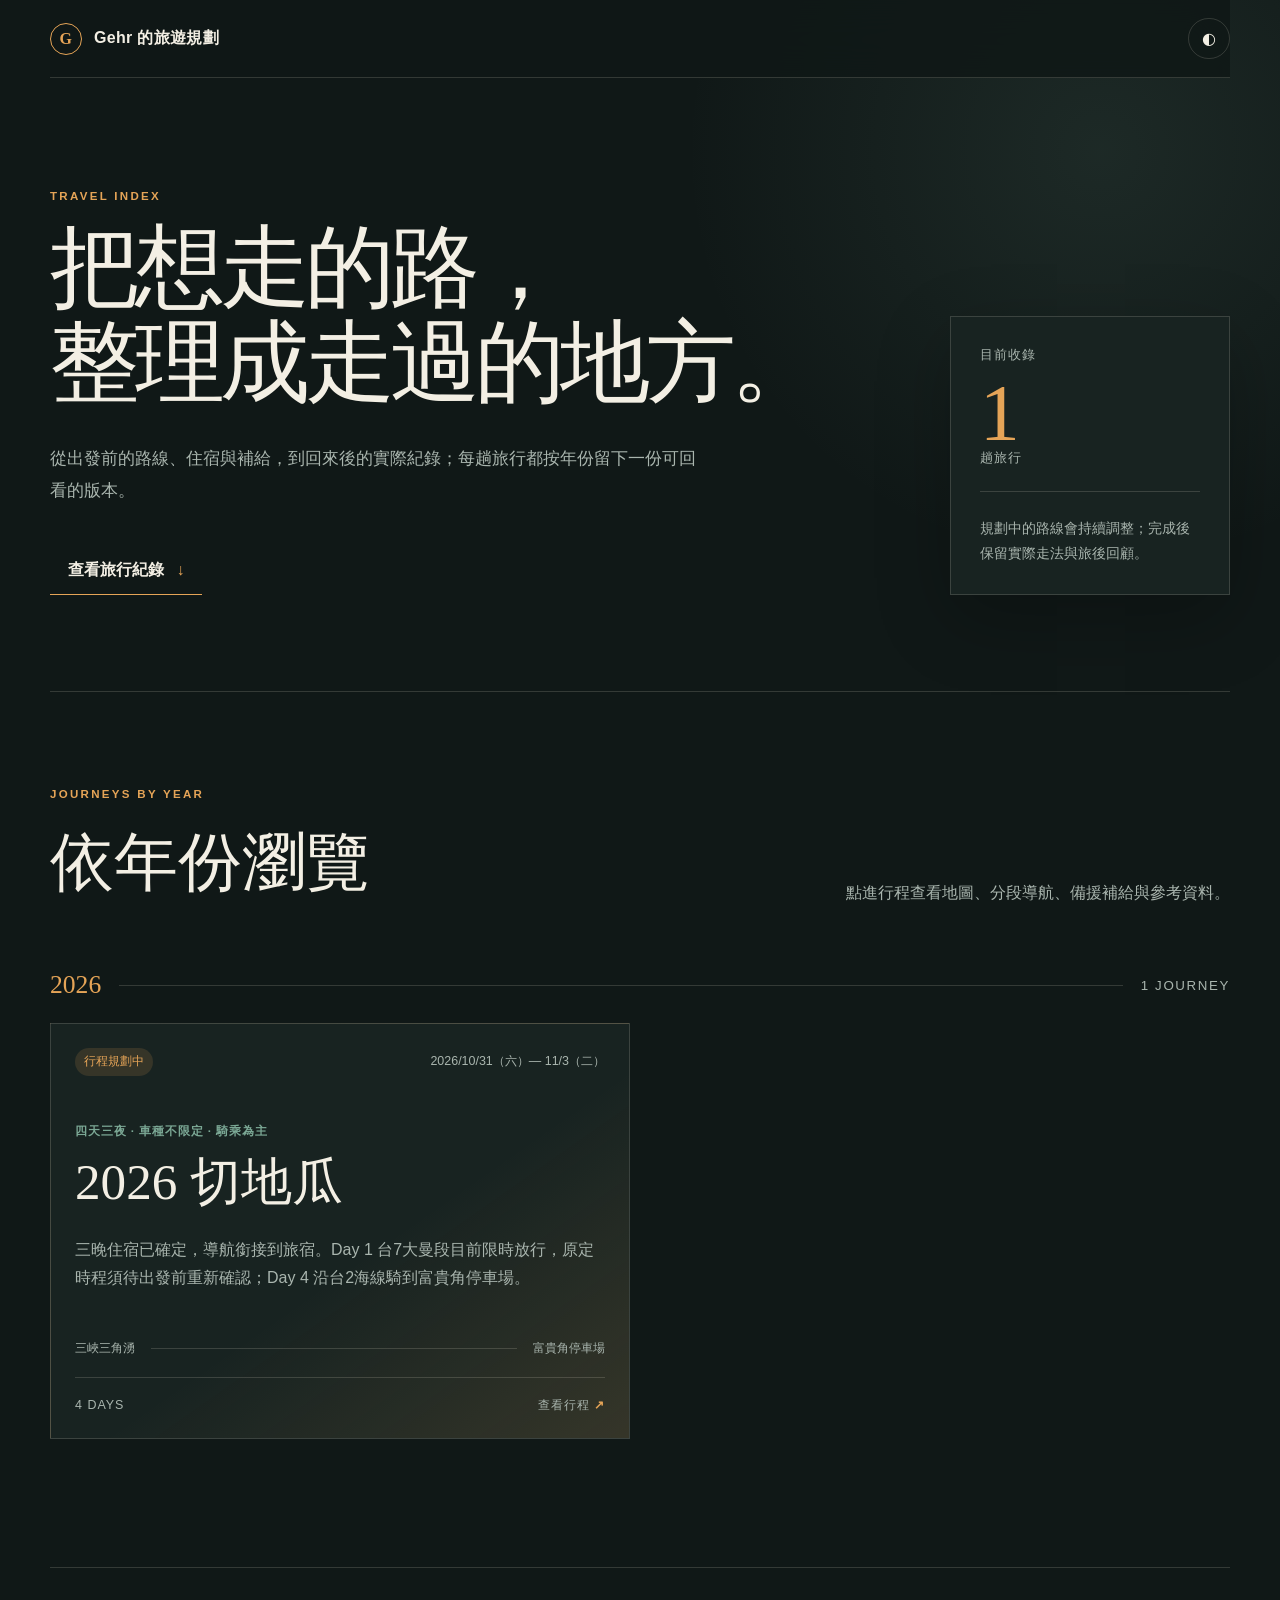
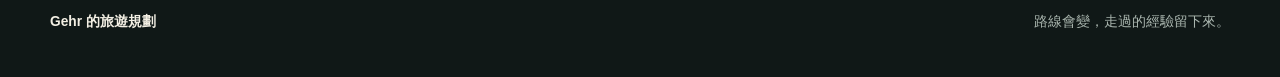
==== index.html @ e85a38f0 "Refresh trip assets after lodging update" ====
<!doctype html>
<html lang="zh-Hant">
  <head>
    <meta charset="utf-8" />
    <meta name="viewport" content="width=device-width, initial-scale=1" />
    <meta name="theme-color" content="#101817" />
    <meta name="description" content="Gehr 的旅遊規劃：依年份整理正在規劃與已完成的旅行。" />
    <title>Gehr 的旅遊規劃</title>
    <link rel="stylesheet" href="assets/home.css" />
  </head>
  <body>
    <a class="skip-link" href="#trips">跳到旅行列表</a>

    <header class="site-header">
      <a class="brand" href="index.html" aria-label="Gehr 的旅遊規劃首頁">
        <span class="brand-mark" aria-hidden="true">G</span>
        <span>Gehr 的旅遊規劃</span>
      </a>
      <button class="theme-toggle" type="button" aria-label="切換明暗模式" title="切換明暗模式">◐</button>
    </header>

    <main>
      <section class="hero" aria-labelledby="hero-title">
        <div class="hero-copy">
          <p class="eyebrow">TRAVEL INDEX</p>
          <h1 id="hero-title">把想走的路，<br />整理成走過的地方。</h1>
          <p class="hero-note">從出發前的路線、住宿與補給，到回來後的實際紀錄；每趟旅行都按年份留下一份可回看的版本。</p>
          <a class="primary-link" href="#trips">查看旅行紀錄 <span aria-hidden="true">↓</span></a>
        </div>
        <aside class="hero-index" aria-label="網站內容摘要">
          <span class="index-label">目前收錄</span>
          <strong id="trip-count">1</strong>
          <span>趟旅行</span>
          <div class="index-rule"></div>
          <p>規劃中的路線會持續調整；完成後保留實際走法與旅後回顧。</p>
        </aside>
      </section>

      <section class="trip-index" id="trips" aria-labelledby="trips-title">
        <div class="section-heading">
          <div>
            <p class="eyebrow">JOURNEYS BY YEAR</p>
            <h2 id="trips-title">依年份瀏覽</h2>
          </div>
          <p>點進行程查看地圖、分段導航、備援補給與參考資料。</p>
        </div>
        <div id="year-groups"></div>
      </section>
    </main>

    <footer class="site-footer">
      <strong>Gehr 的旅遊規劃</strong>
      <span>路線會變，走過的經驗留下來。</span>
    </footer>

    <script src="trips/2026/qiedigua/route-data.js?v=20260929-1"></script>
    <script src="assets/home.js"></script>
  </body>
</html>
---- assets/home.css ----
:root {
  color-scheme: dark;
  --bg: #101817;
  --surface: #182321;
  --surface-2: #1d2a27;
  --text: #f3efe4;
  --muted: #a9b5ae;
  --line: rgba(238, 235, 219, 0.16);
  --accent: #e5a457;
  --accent-soft: rgba(229, 164, 87, 0.14);
  --green: #7ba895;
  --header: rgba(16, 24, 23, 0.86);
  --shadow: 0 24px 70px rgba(0, 0, 0, 0.24);
  font-family: Inter, "Noto Sans TC", "PingFang TC", "Microsoft JhengHei", sans-serif;
}

:root[data-theme="light"] {
  color-scheme: light;
  --bg: #f3f0e7;
  --surface: #fffdf7;
  --surface-2: #e9ece4;
  --text: #16211f;
  --muted: #66726d;
  --line: rgba(22, 33, 31, 0.16);
  --accent: #ae6428;
  --accent-soft: rgba(174, 100, 40, 0.1);
  --green: #477765;
  --header: rgba(243, 240, 231, 0.88);
  --shadow: 0 24px 70px rgba(65, 55, 37, 0.12);
}

* { box-sizing: border-box; }
html { scroll-behavior: smooth; }
body {
  margin: 0;
  min-width: 320px;
  background:
    radial-gradient(circle at 86% 9%, rgba(123, 168, 149, 0.12), transparent 26rem),
    var(--bg);
  color: var(--text);
}
a { color: inherit; }
button { font: inherit; }

.skip-link {
  position: fixed;
  top: -5rem;
  left: 1rem;
  z-index: 100;
  padding: 0.7rem 1rem;
  background: var(--text);
  color: var(--bg);
  border-radius: 0.5rem;
}
.skip-link:focus { top: 1rem; }

.site-header,
main,
.site-footer {
  width: min(1180px, calc(100% - 2.5rem));
  margin-inline: auto;
}

.site-header {
  position: sticky;
  top: 0;
  z-index: 20;
  min-height: 78px;
  display: flex;
  align-items: center;
  justify-content: space-between;
  background: var(--header);
  border-bottom: 1px solid var(--line);
  backdrop-filter: blur(18px);
}

.brand {
  display: inline-flex;
  align-items: center;
  gap: 0.75rem;
  text-decoration: none;
  font-weight: 750;
  letter-spacing: 0.02em;
}

.brand-mark {
  display: grid;
  place-items: center;
  width: 2rem;
  height: 2rem;
  border: 1px solid var(--accent);
  color: var(--accent);
  border-radius: 50%;
  font-family: Georgia, serif;
}

.theme-toggle {
  width: 2.6rem;
  height: 2.6rem;
  border: 1px solid var(--line);
  border-radius: 50%;
  background: transparent;
  color: var(--text);
  cursor: pointer;
}

.hero {
  min-height: 610px;
  display: grid;
  grid-template-columns: minmax(0, 1fr) 280px;
  gap: 7rem;
  align-items: center;
  padding: 7rem 0 6rem;
  border-bottom: 1px solid var(--line);
}

.eyebrow {
  margin: 0 0 1.2rem;
  color: var(--accent);
  font-size: 0.72rem;
  font-weight: 800;
  letter-spacing: 0.2em;
}

.hero h1 {
  max-width: 840px;
  margin: 0;
  font-family: Georgia, "Noto Serif TC", serif;
  font-size: clamp(3.4rem, 7vw, 6.7rem);
  font-weight: 500;
  line-height: 1.06;
  letter-spacing: -0.055em;
}

.hero-note {
  max-width: 660px;
  margin: 2rem 0 2.5rem;
  color: var(--muted);
  font-size: 1.05rem;
  line-height: 1.9;
}

.primary-link {
  display: inline-flex;
  align-items: center;
  gap: 0.8rem;
  min-height: 48px;
  padding: 0.75rem 1.1rem;
  border-bottom: 1px solid var(--accent);
  color: var(--text);
  text-decoration: none;
  font-weight: 750;
}

.primary-link span { color: var(--accent); }

.hero-index {
  align-self: end;
  padding: 1.8rem;
  background: var(--surface);
  border: 1px solid var(--line);
  box-shadow: var(--shadow);
}

.hero-index .index-label,
.hero-index > span:last-of-type {
  display: block;
  color: var(--muted);
  font-size: 0.82rem;
  letter-spacing: 0.08em;
}

.hero-index strong {
  display: block;
  margin: 0.6rem 0 -0.25rem;
  color: var(--accent);
  font-family: Georgia, serif;
  font-size: 5rem;
  font-weight: 400;
  line-height: 1;
}

.index-rule {
  height: 1px;
  margin: 1.5rem 0;
  background: var(--line);
}

.hero-index p {
  margin: 0;
  color: var(--muted);
  font-size: 0.9rem;
  line-height: 1.7;
}

.trip-index { padding: 6rem 0 8rem; }
.section-heading {
  display: flex;
  justify-content: space-between;
  gap: 3rem;
  align-items: end;
  margin-bottom: 4rem;
}
.section-heading h2 {
  margin: 0;
  font-family: Georgia, "Noto Serif TC", serif;
  font-size: clamp(2.3rem, 5vw, 4rem);
  font-weight: 500;
}
.section-heading > p {
  max-width: 410px;
  margin: 0;
  color: var(--muted);
  line-height: 1.7;
}

.year-group + .year-group { margin-top: 5rem; }
.year-label {
  display: flex;
  align-items: center;
  gap: 1.1rem;
  margin-bottom: 1.4rem;
}
.year-label span {
  color: var(--accent);
  font-family: Georgia, serif;
  font-size: 1.6rem;
}
.year-label i { flex: 1; height: 1px; background: var(--line); }
.year-label small { color: var(--muted); letter-spacing: 0.12em; }

.trip-grid {
  display: grid;
  grid-template-columns: repeat(2, minmax(0, 1fr));
  gap: 1.25rem;
}

.trip-card {
  position: relative;
  min-height: 410px;
  display: flex;
  flex-direction: column;
  padding: 1.5rem;
  overflow: hidden;
  background:
    linear-gradient(145deg, transparent 55%, var(--accent-soft)),
    var(--surface);
  border: 1px solid var(--line);
  transition: transform 180ms ease, border-color 180ms ease;
}
.trip-card:hover {
  transform: translateY(-4px);
  border-color: color-mix(in srgb, var(--accent) 55%, transparent);
}
.trip-card-link { position: absolute; inset: 0; z-index: 2; }
.trip-card-topline,
.trip-card-footer,
.trip-card-route {
  display: flex;
  align-items: center;
  justify-content: space-between;
  gap: 1rem;
  color: var(--muted);
  font-size: 0.78rem;
}
.status {
  padding: 0.35rem 0.55rem;
  color: var(--accent);
  background: var(--accent-soft);
  border-radius: 999px;
}
.status.complete { color: var(--green); }
.status.paused { color: var(--muted); }
.trip-card-body { margin: auto 0; padding: 3rem 0; }
.trip-card-body > p:first-child {
  margin: 0 0 0.6rem;
  color: var(--green);
  font-size: 0.72rem;
  font-weight: 750;
  letter-spacing: 0.08em;
}
.trip-card h3 {
  margin: 0;
  font-family: Georgia, "Noto Serif TC", serif;
  font-size: clamp(2.2rem, 4vw, 3.5rem);
  font-weight: 500;
  white-space: nowrap;
}
.trip-summary {
  max-width: 580px;
  margin: 1.2rem 0 0;
  color: var(--muted);
  line-height: 1.75;
}
.trip-card-route { justify-content: flex-start; margin-bottom: 1.2rem; }
.trip-card-route i { flex: 1; height: 1px; background: var(--line); }
.trip-card-footer {
  padding-top: 1.2rem;
  border-top: 1px solid var(--line);
  letter-spacing: 0.08em;
}
.trip-card-footer b { color: var(--accent); }

.site-footer {
  min-height: 110px;
  display: flex;
  align-items: center;
  justify-content: space-between;
  gap: 2rem;
  border-top: 1px solid var(--line);
  color: var(--muted);
  font-size: 0.86rem;
}
.site-footer strong { color: var(--text); }

@media (max-width: 820px) {
  .hero { grid-template-columns: 1fr; gap: 3rem; padding-top: 5rem; }
  .hero-index { align-self: auto; max-width: 360px; }
  .section-heading { display: block; }
  .section-heading > p { margin-top: 1rem; }
  .trip-grid { grid-template-columns: 1fr; }
}

@media (max-width: 560px) {
  .site-header, main, .site-footer { width: min(100% - 1.5rem, 1180px); }
  .brand span:last-child { font-size: 0.9rem; }
  .hero { min-height: auto; padding: 4rem 0; }
  .hero h1 { font-size: clamp(2.8rem, 15vw, 4.1rem); }
  .trip-index { padding: 4rem 0 5rem; }
  .trip-card { min-height: 390px; padding: 1.15rem; }
  .trip-card h3 { font-size: clamp(2rem, 11vw, 2.8rem); }
  .trip-card-topline { align-items: flex-start; }
  .trip-card-topline > span:last-child { text-align: right; }
  .site-footer { align-items: flex-start; flex-direction: column; justify-content: center; gap: 0.35rem; }
}

@media (prefers-reduced-motion: reduce) {
  html { scroll-behavior: auto; }
  *, *::before, *::after { transition: none !important; }
}
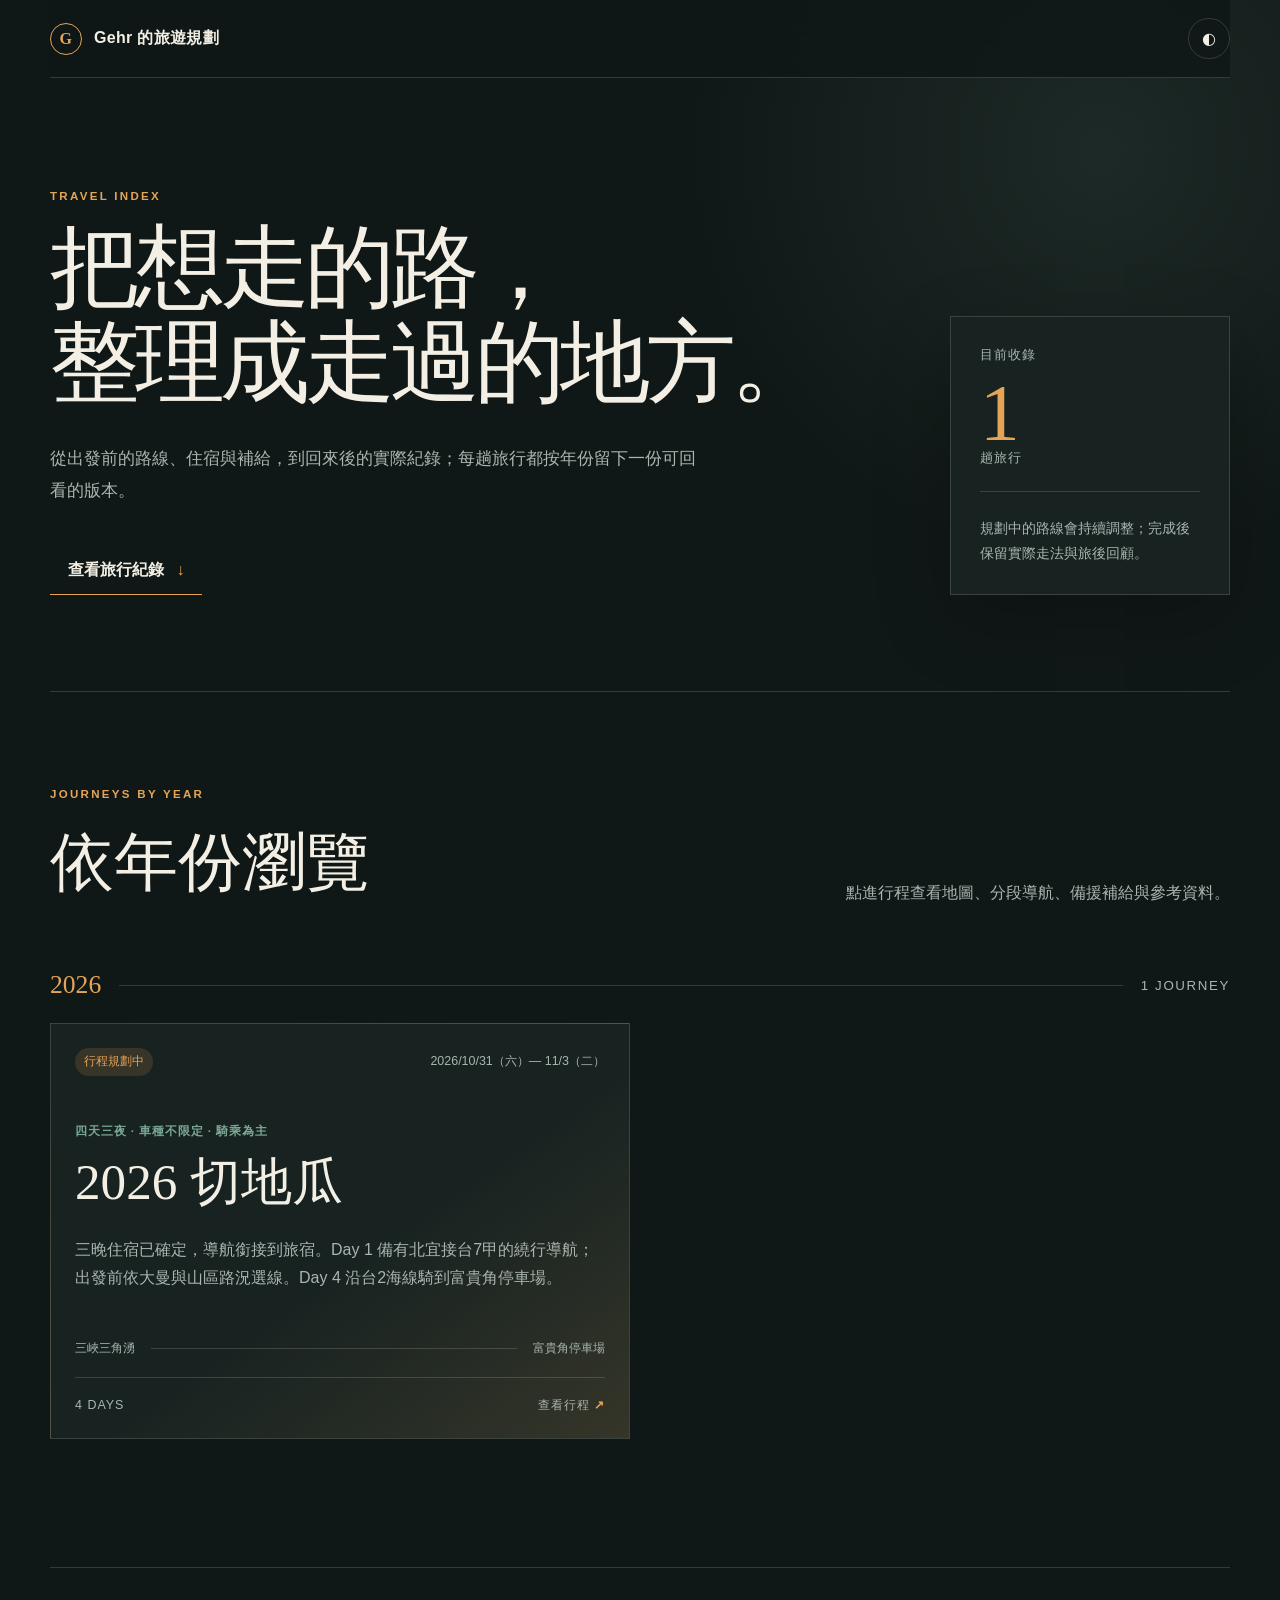
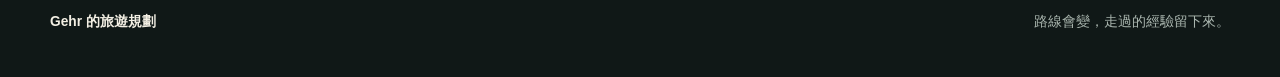
==== commit d20e97bf: "Clarify marathon does not overlap planned route" ====
--- a/index.html
+++ b/index.html
@@ -53,7 +53,7 @@
       <span>路線會變，走過的經驗留下來。</span>
     </footer>
 
-    <script src="trips/2026/qiedigua/route-data.js?v=20260929-1"></script>
+    <script src="trips/2026/qiedigua/route-data.js?v=20261006-2"></script>
     <script src="assets/home.js"></script>
   </body>
 </html>
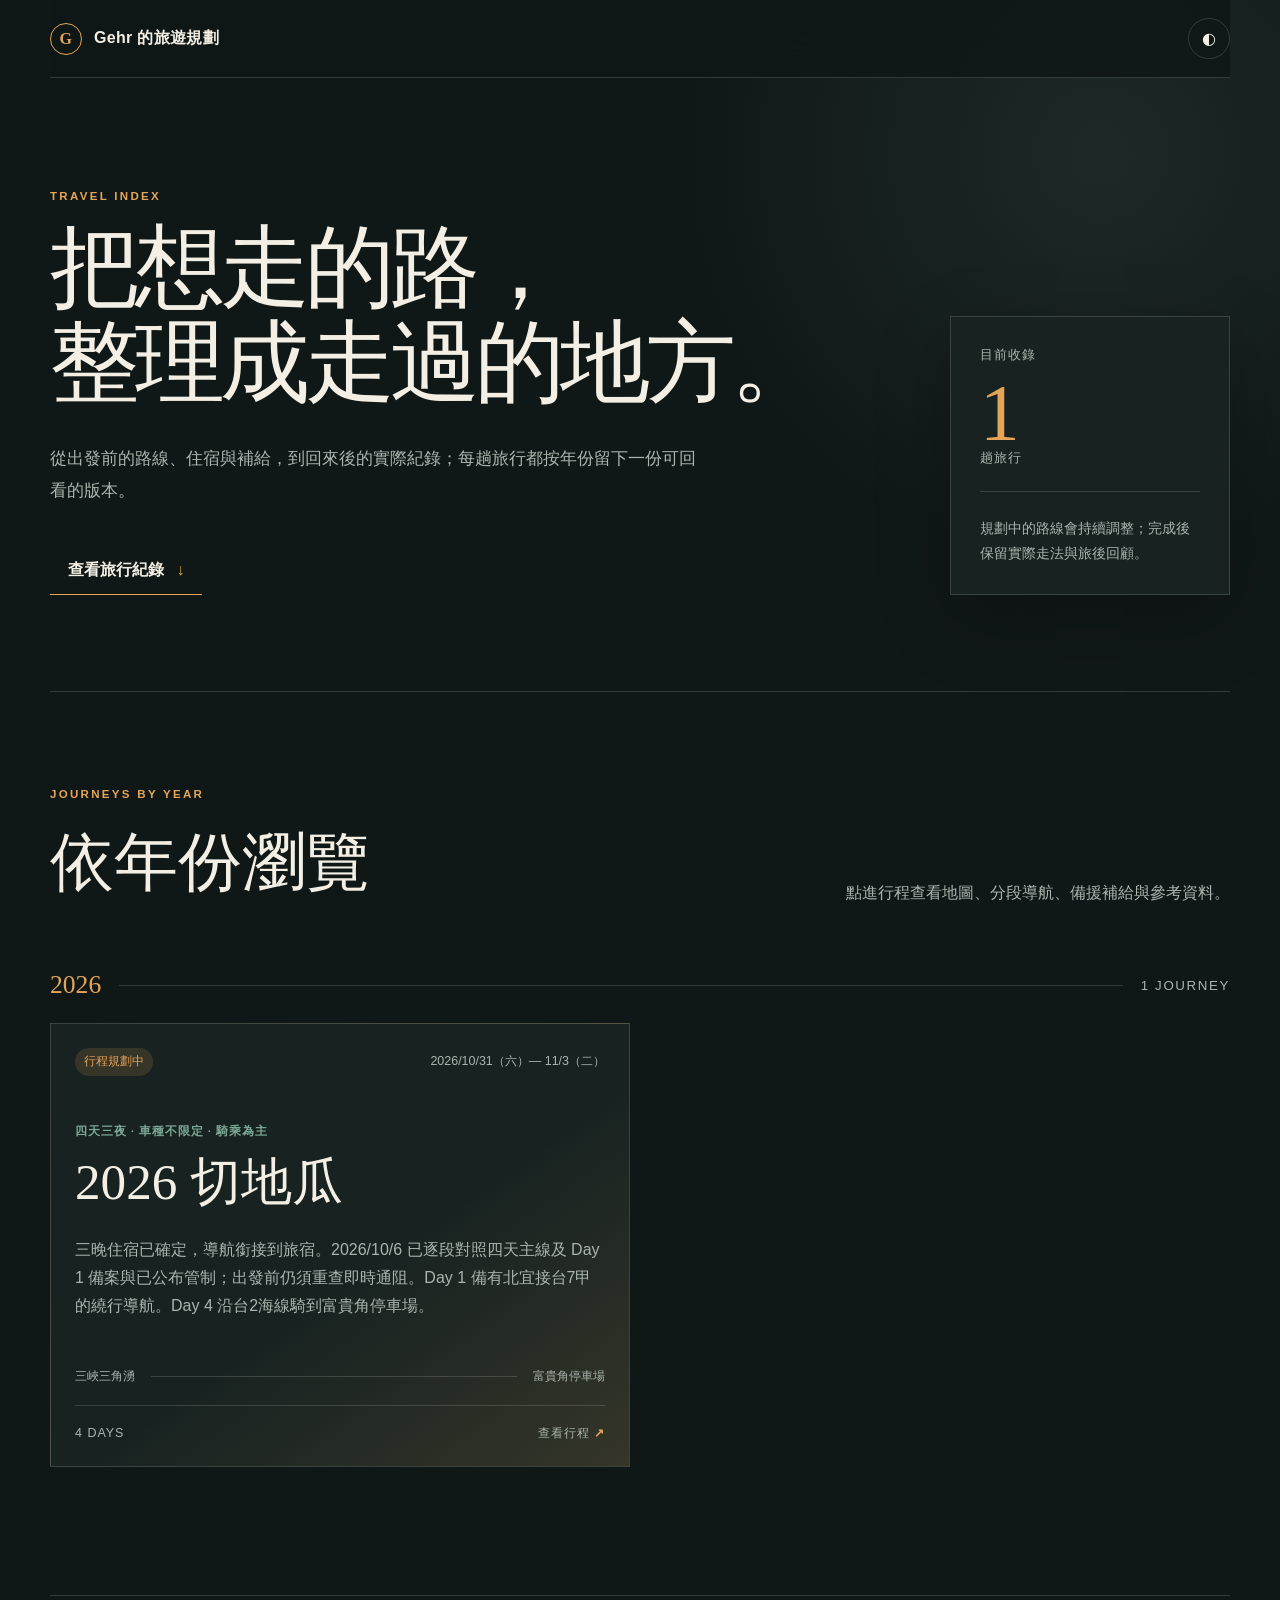
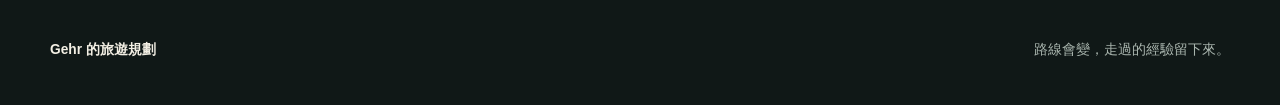
==== commit bcd362cb: "Audit controls on all qiedigua route legs" ====
--- a/index.html
+++ b/index.html
@@ -53,7 +53,7 @@
       <span>路線會變，走過的經驗留下來。</span>
     </footer>
 
-    <script src="trips/2026/qiedigua/route-data.js?v=20261006-2"></script>
+    <script src="trips/2026/qiedigua/route-data.js?v=20261006-3"></script>
     <script src="assets/home.js"></script>
   </body>
 </html>
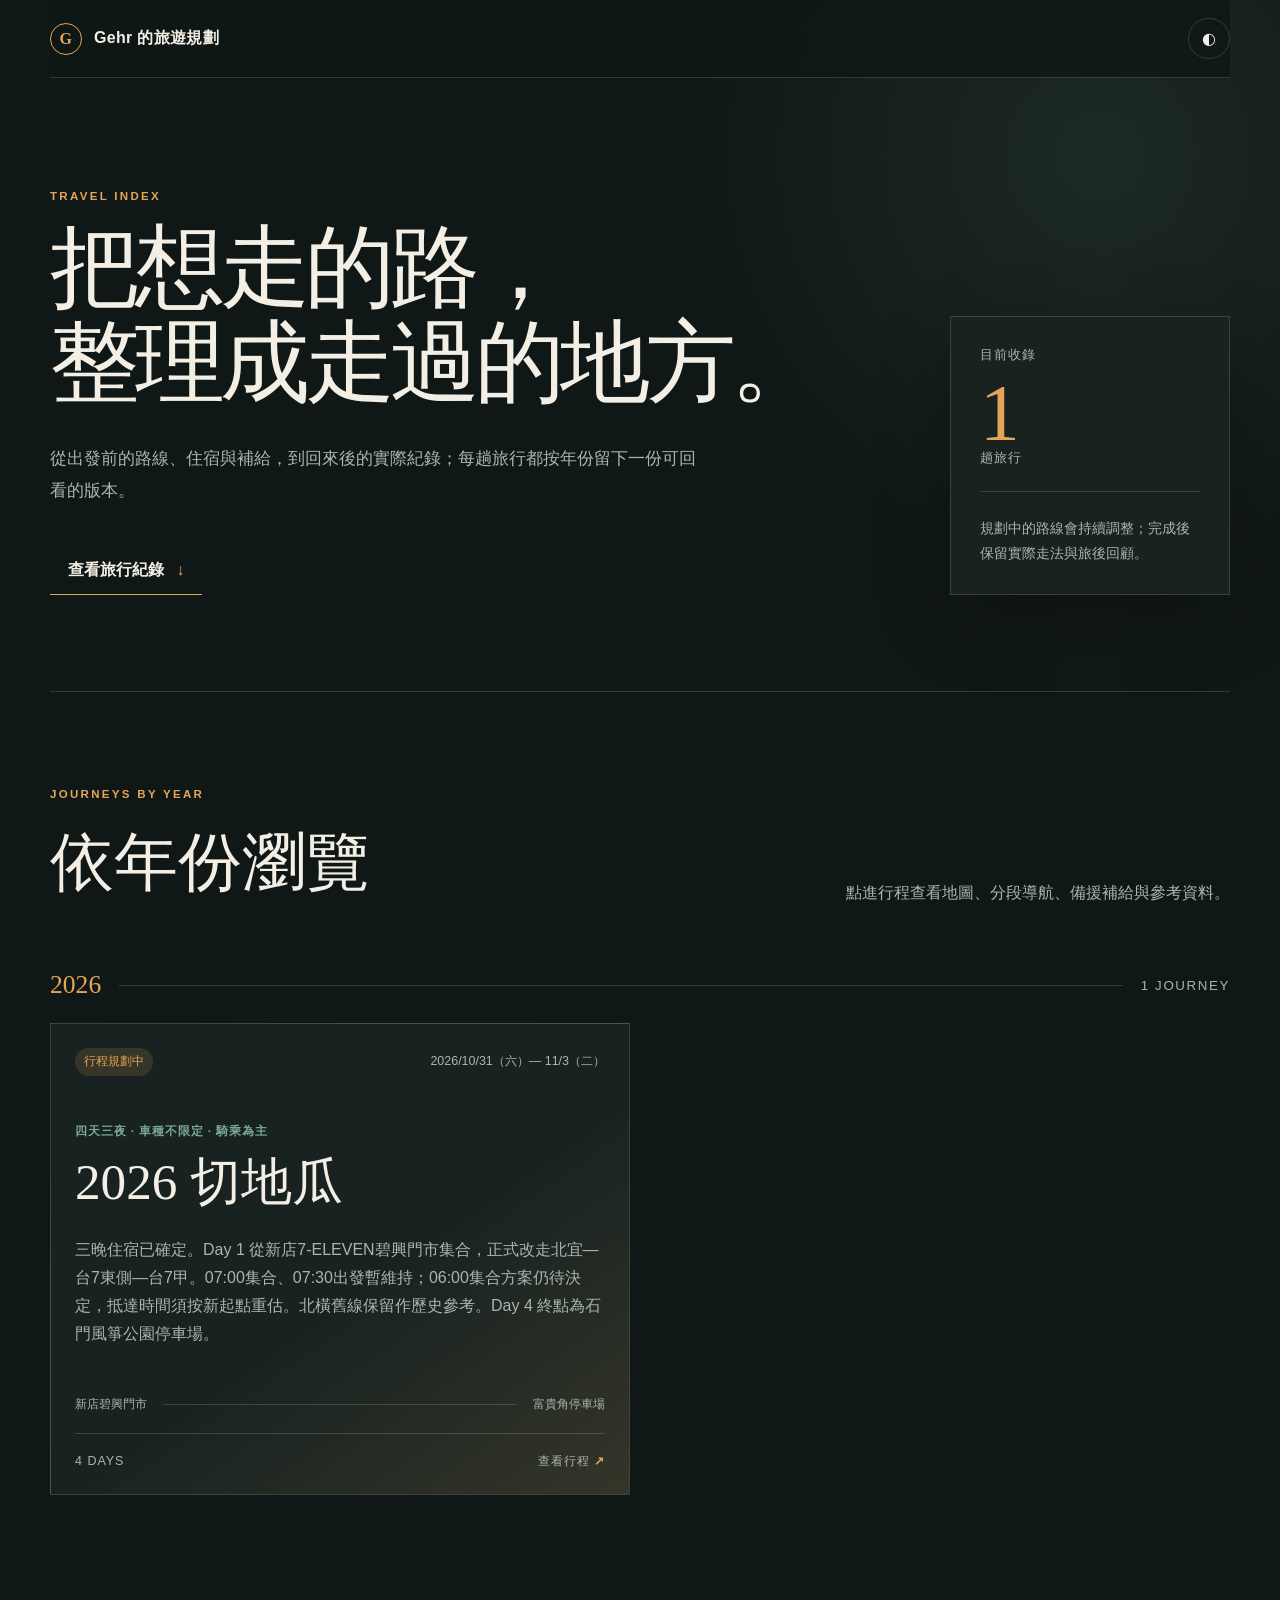
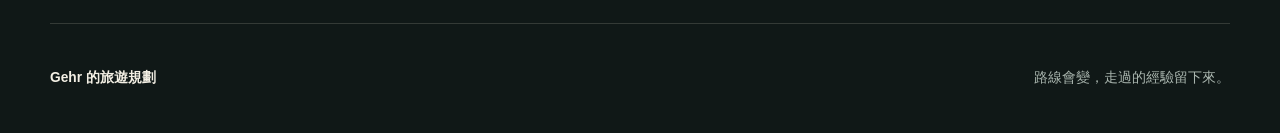
==== commit 842c9c3e: "Use Beiyi Day 1 route and Bixing meeting point" ====
--- a/index.html
+++ b/index.html
@@ -53,7 +53,7 @@
       <span>路線會變，走過的經驗留下來。</span>
     </footer>
 
-    <script src="trips/2026/qiedigua/route-data.js?v=20261006-3"></script>
+    <script src="trips/2026/qiedigua/route-data.js?v=20261027-1"></script>
     <script src="assets/home.js"></script>
   </body>
 </html>
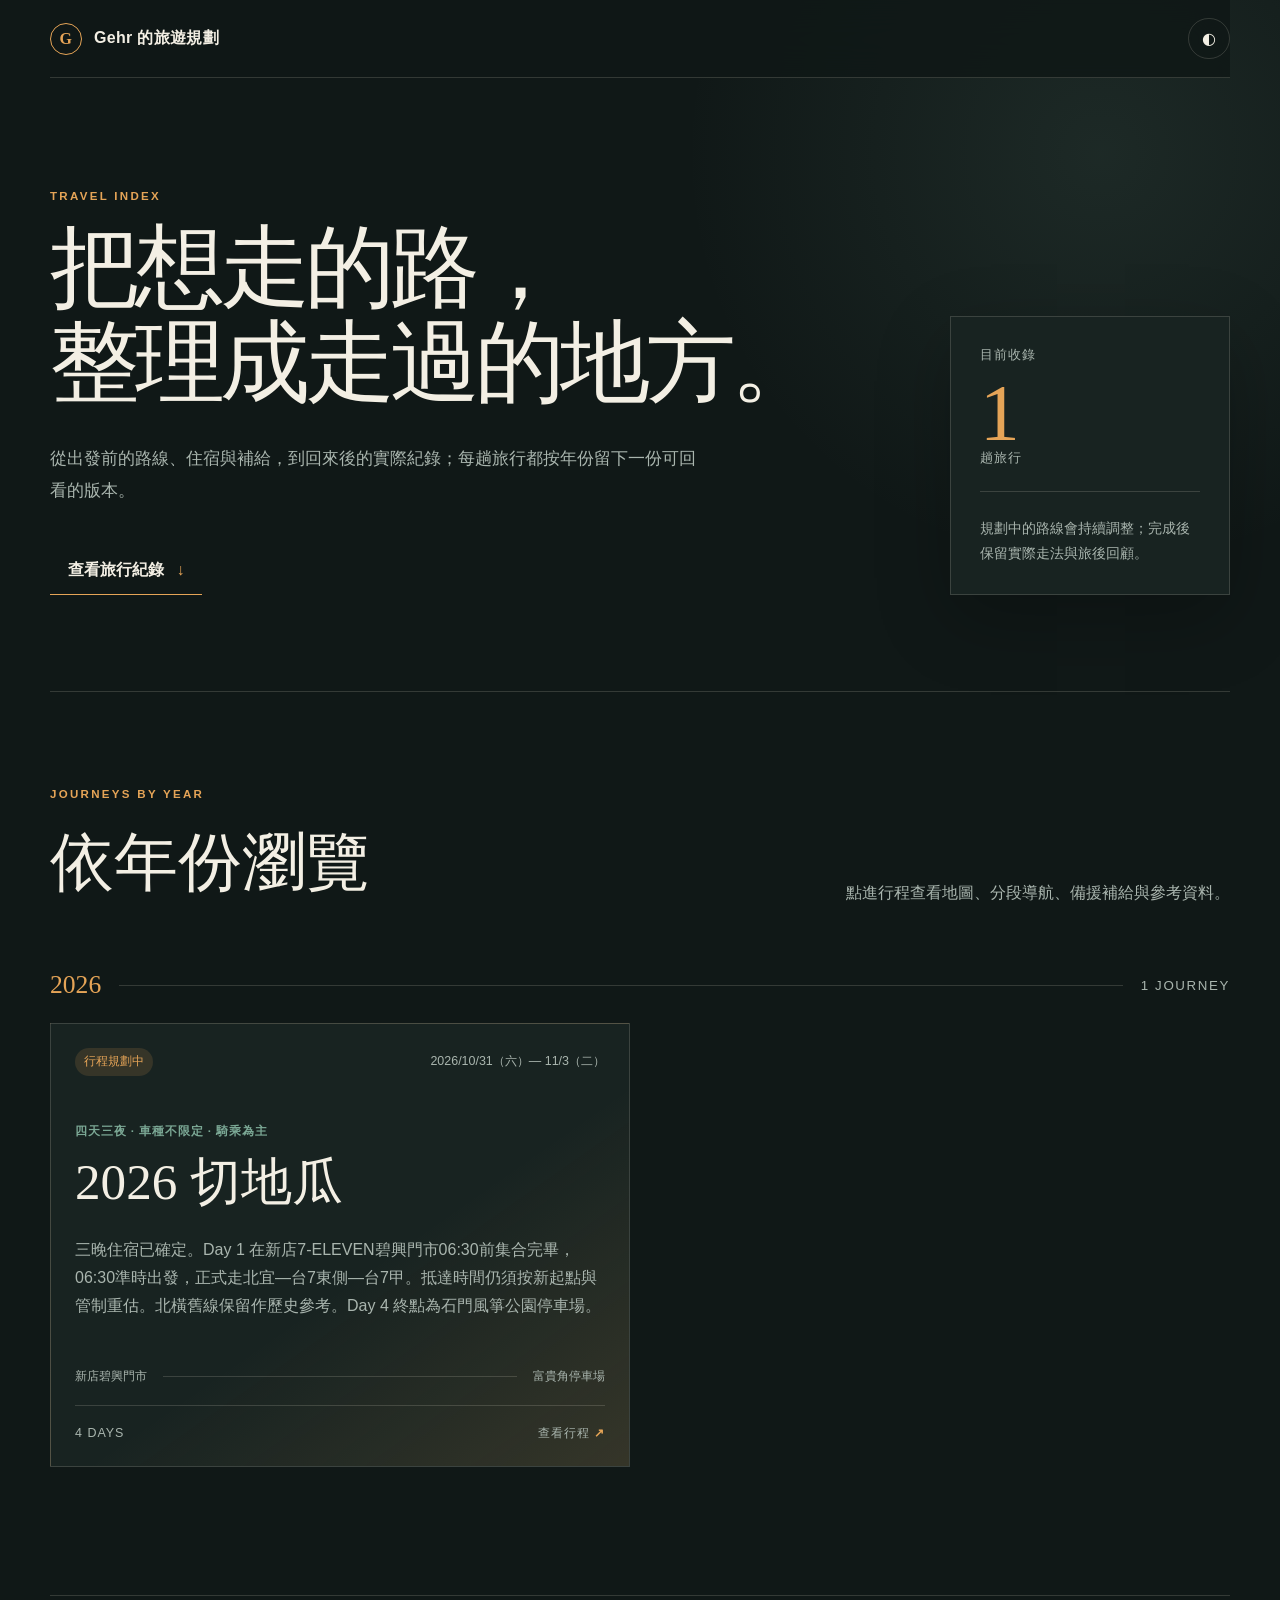
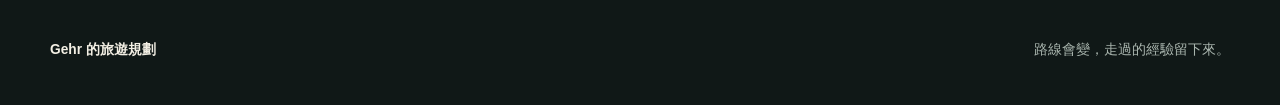
==== commit d3a6d4e8: "Set Day 1 ready-by and departure time to 06:30" ====
--- a/index.html
+++ b/index.html
@@ -53,7 +53,7 @@
       <span>路線會變，走過的經驗留下來。</span>
     </footer>
 
-    <script src="trips/2026/qiedigua/route-data.js?v=20261027-1"></script>
+    <script src="trips/2026/qiedigua/route-data.js?v=20261027-2"></script>
     <script src="assets/home.js"></script>
   </body>
 </html>
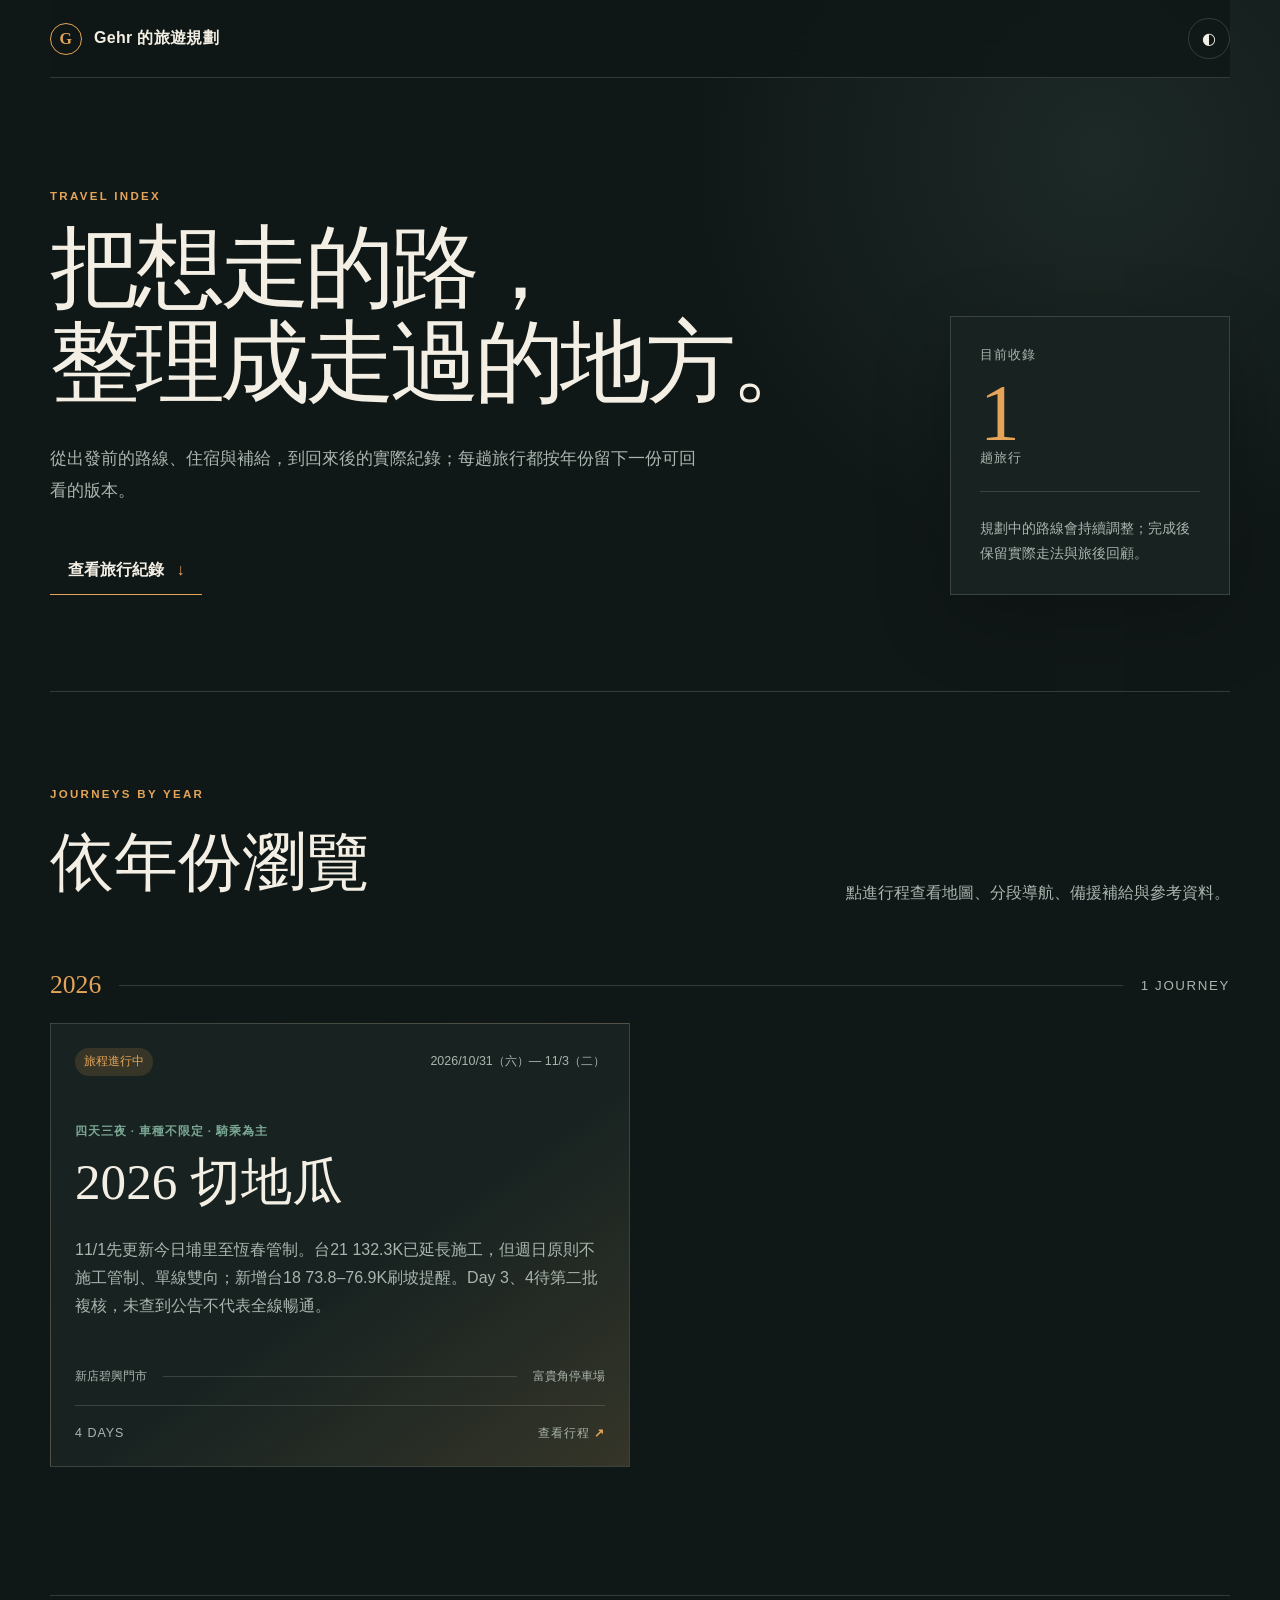
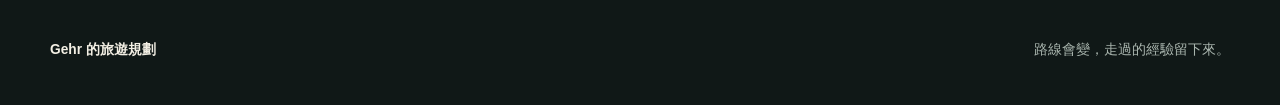
==== commit c0596037: "Publish Nov 1 Day 2 controls and open today map by default" ====
--- a/index.html
+++ b/index.html
@@ -53,7 +53,7 @@
       <span>路線會變，走過的經驗留下來。</span>
     </footer>
 
-    <script src="trips/2026/qiedigua/route-data.js?v=20261027-2"></script>
+    <script src="trips/2026/qiedigua/route-data.js?v=20261101-today-1"></script>
     <script src="assets/home.js"></script>
   </body>
 </html>
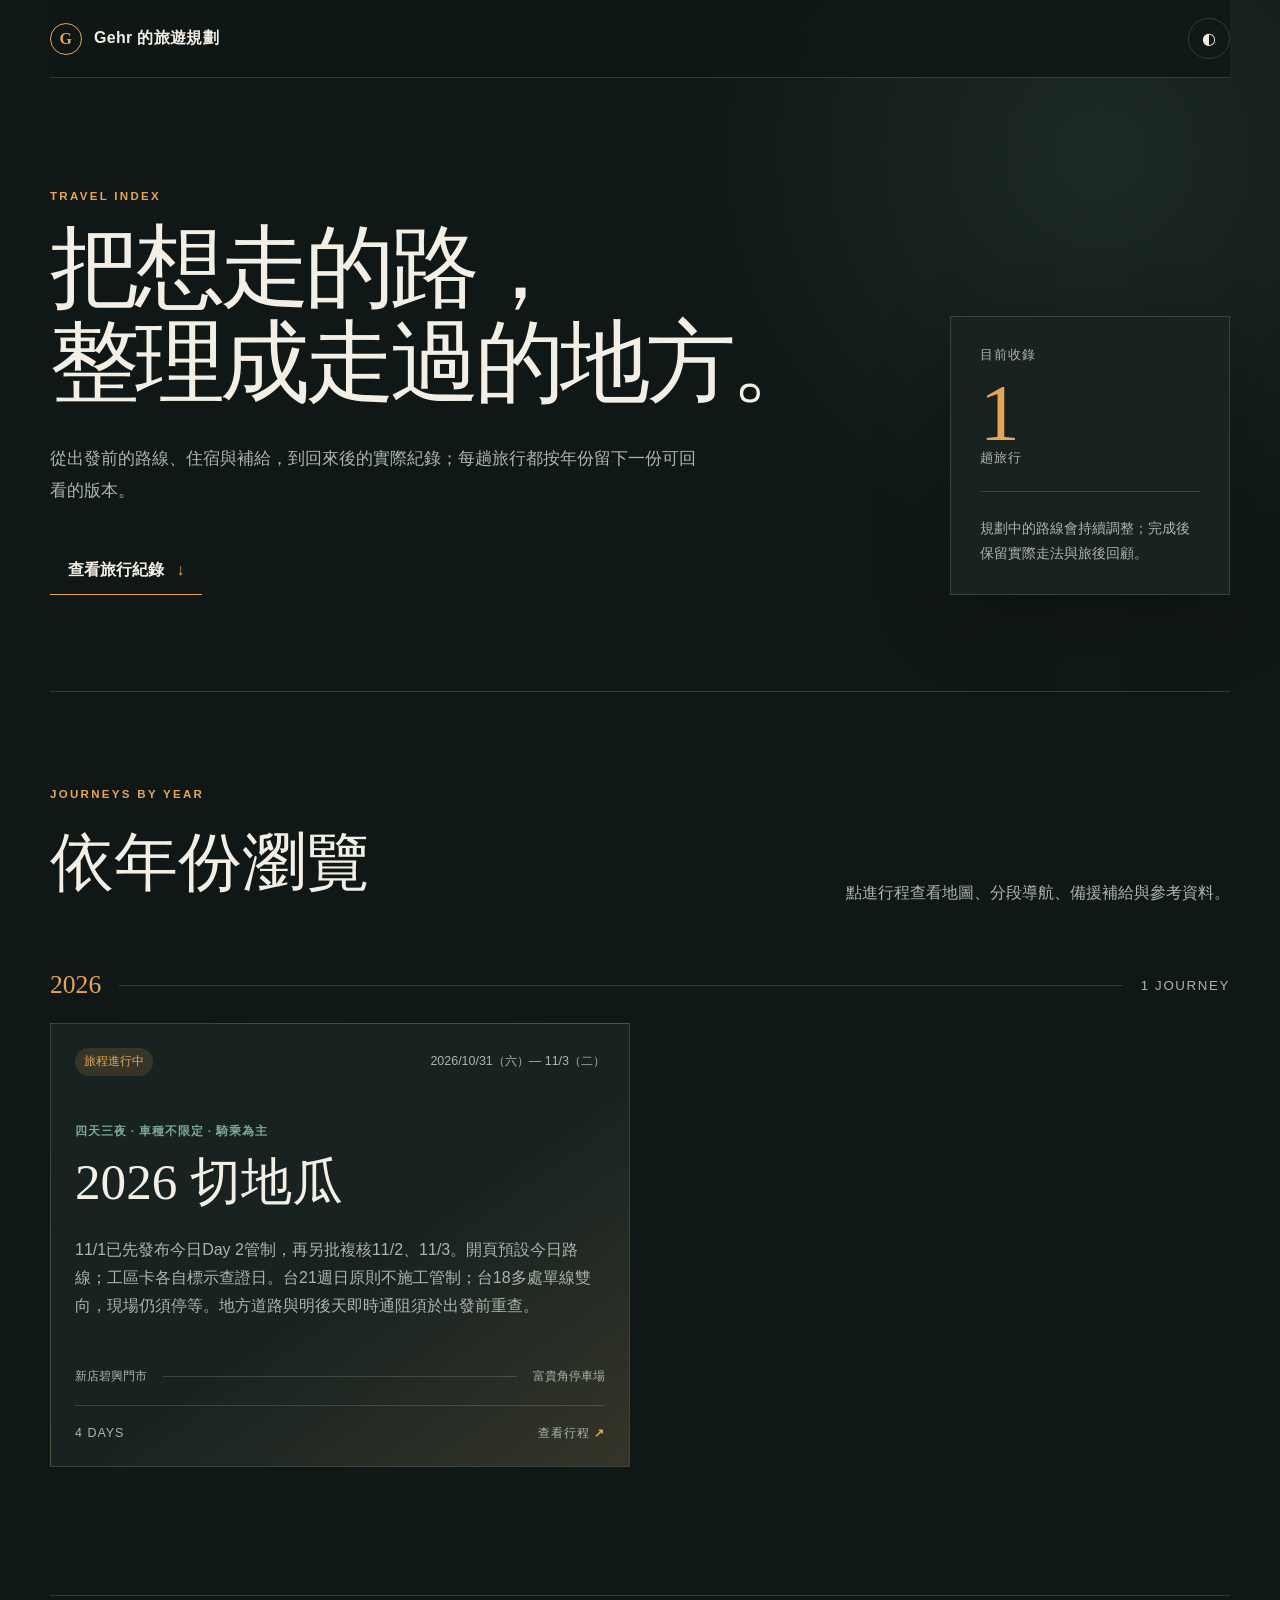
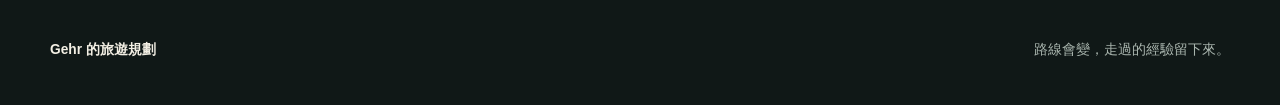
==== commit 65c7c9b6: "Publish separate Nov 2-3 control review and additional Day 2 worksites" ====
--- a/index.html
+++ b/index.html
@@ -53,7 +53,7 @@
       <span>路線會變，走過的經驗留下來。</span>
     </footer>
 
-    <script src="trips/2026/qiedigua/route-data.js?v=20261101-today-1"></script>
+    <script src="trips/2026/qiedigua/route-data.js?v=20261101-following-2"></script>
     <script src="assets/home.js"></script>
   </body>
 </html>
